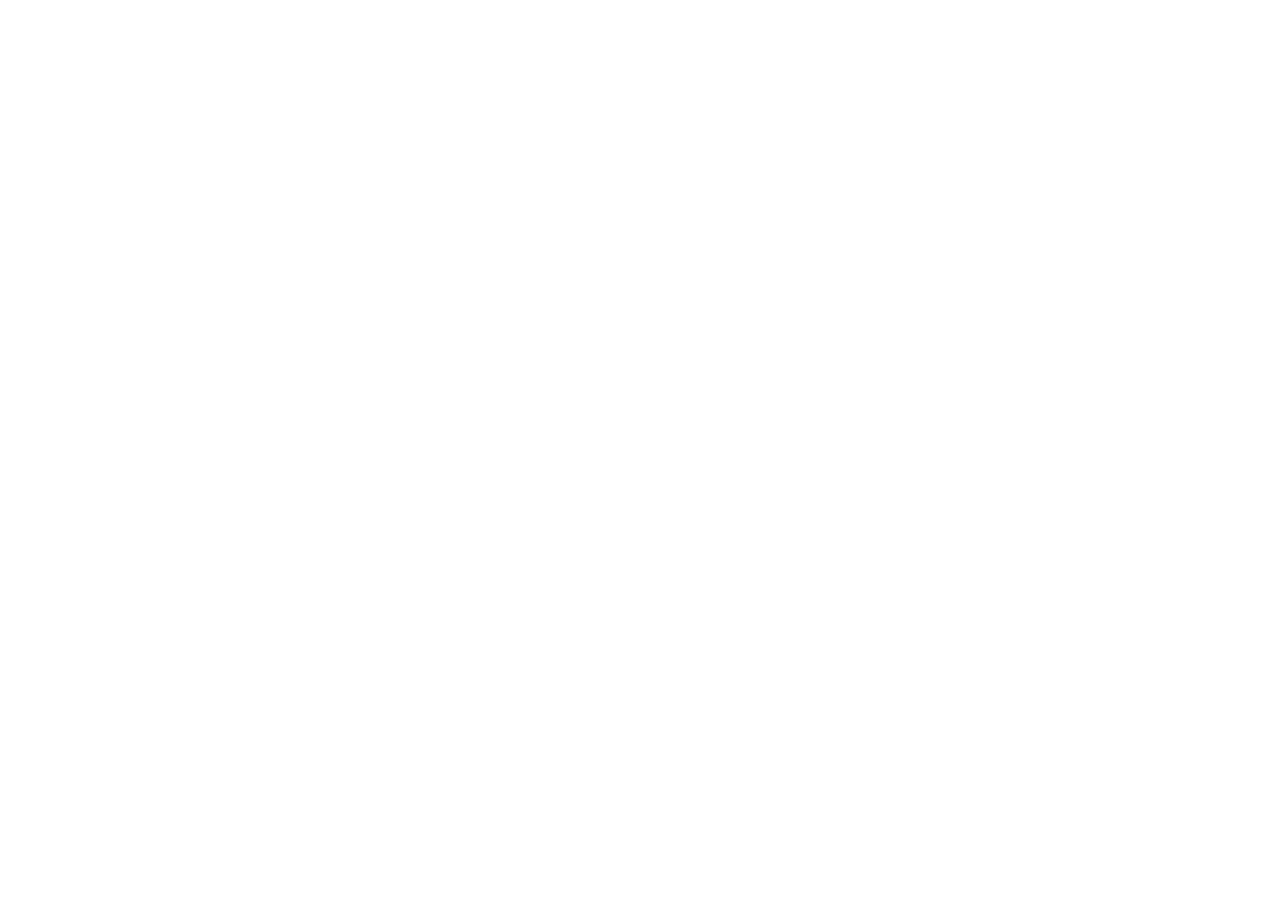
==== index.html @ 077a7a9f "Copied starter code and resources over" ====
<!DOCTYPE html>
<html lang="en">
<head>
    <meta charset="UTF-8">
    <meta name="viewport" content="width=device-width, initial-scale=1.0">
    <title>Foods</title>
    <link rel="stylesheet" href="style.css">
    <link rel="stylesheet" href="https://cdnjs.cloudflare.com/ajax/libs/font-awesome/5.15.1/css/all.min.css">
</head>
<body>

        <script src="script.js"></script>
</body>
</html>
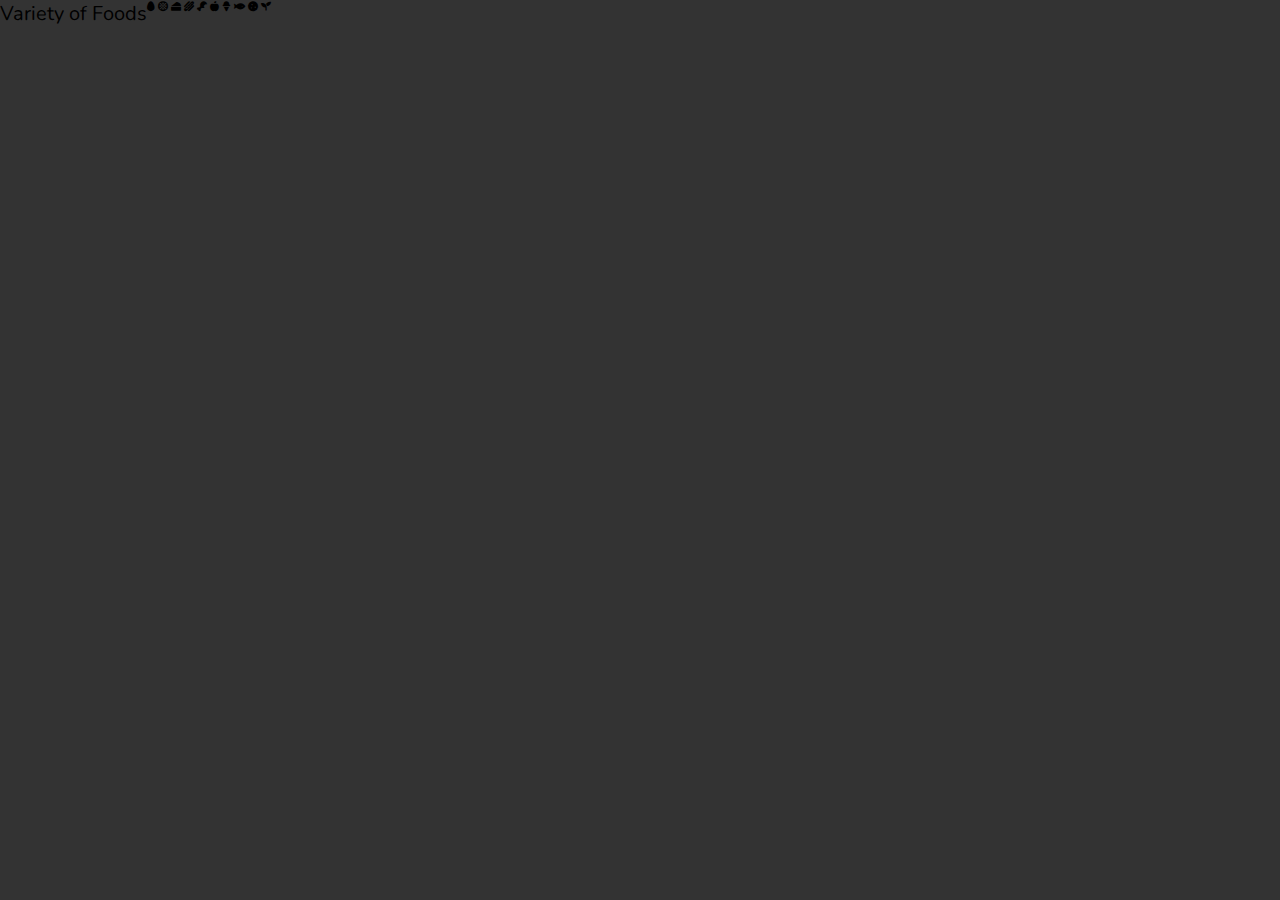
==== commit bd0bb998: "Add common styles to style.css" ====
--- a/index.html
+++ b/index.html
@@ -8,7 +8,25 @@
     <link rel="stylesheet" href="https://cdnjs.cloudflare.com/ajax/libs/font-awesome/5.15.1/css/all.min.css">
 </head>
 <body>
-
-        <script src="script.js"></script>
+    <div class="container">
+        <!-- Section 1 -->
+        <section class="section-1">
+            <h1 class="section-heading">Variety of Foods</h1>
+            <div class="section-1-icons">
+                <i class="fas fa-egg"></i>
+                <i class="fas fa-stroopwafel"></i>
+                <i class="fas fa-cheese"></i>
+                <i class="fas fa-hotdog"></i>
+                <i class="fas fa-drumstick-bite"></i>
+                <i class="fas fa-apple-alt"></i>
+                <i class="fas fa-ice-cream"></i>
+                <i class="fas fa-fish"></i>
+                <i class="fas fa-cookie"></i>
+                <i class="fas fa-seedling"></i>
+            </div>
+        </section>
+        <!-- End of section 1 -->
+    </div>
+    <script src="script.js"></script>
 </body>
 </html>--- a/style.css
+++ b/style.css
@@ -0,0 +1,26 @@
+@import url("https://fonts.googleapis.com/css2?family=Nunito:wght@200;300;400;500;600;700;800;900;1000&display=swap");
+
+/* Common styles */
+* {
+  margin: 0;
+  padding: 0;
+  box-sizing: border-box;
+  text-decoration: none;
+  outline: none;
+  font-family: "Nunito", sans-serif;
+  font-weight: 400;
+}
+
+html {
+    font-size: 62.5%; /* 1 rem = 10 pixels */
+}
+/* End of common styles */
+
+/* Section 1 */
+.section-1 {
+  width: 100%;
+  height: 100vh;
+  background-color: #333;
+  display: flex;
+}
+/* End of Section 1 */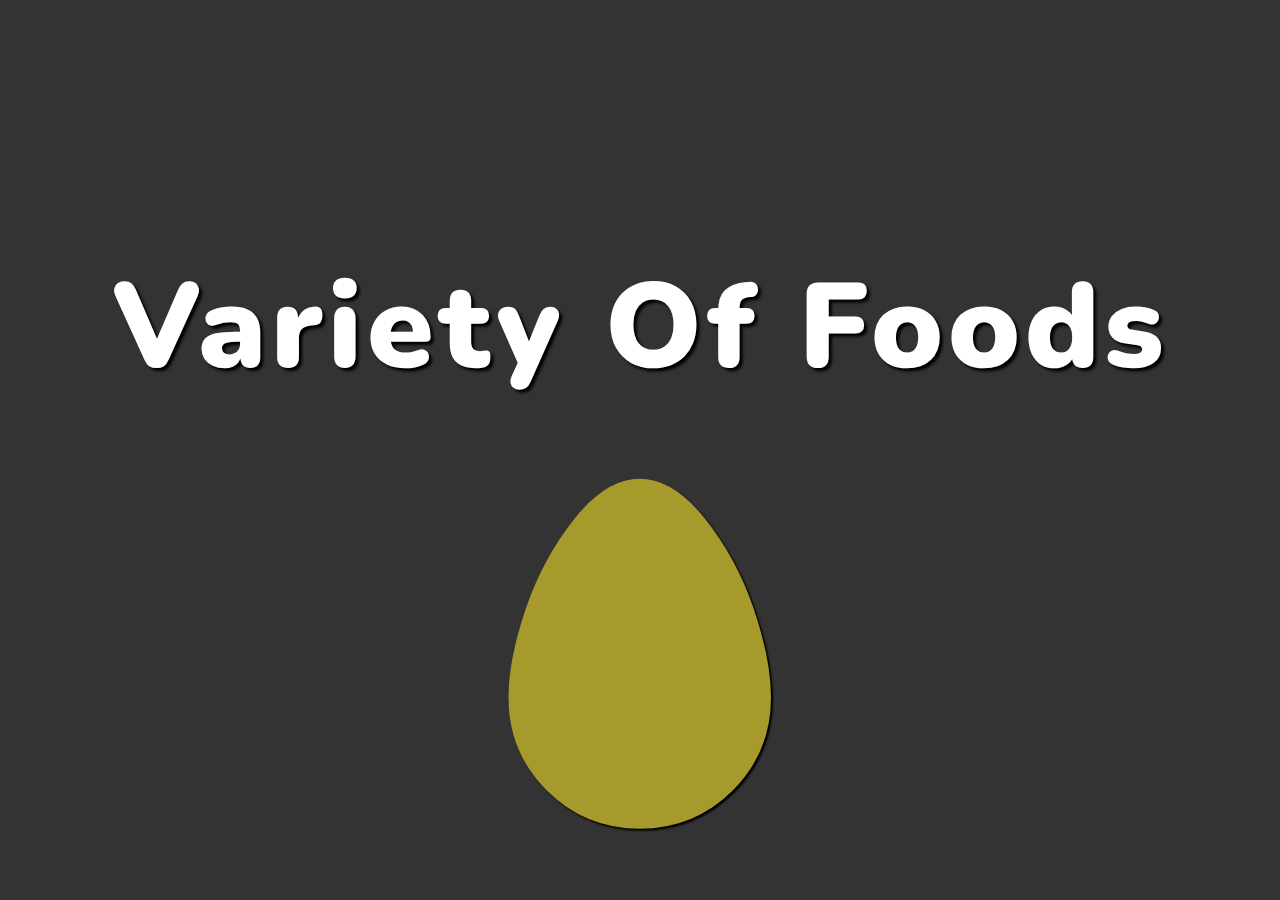
==== commit a4915e21: "Implemented section 1" ====
--- a/index.html
+++ b/index.html
@@ -13,7 +13,7 @@
         <section class="section-1">
             <h1 class="section-heading">Variety of Foods</h1>
             <div class="section-1-icons">
-                <i class="fas fa-egg"></i>
+                <i class="fas fa-egg change"></i>
                 <i class="fas fa-stroopwafel"></i>
                 <i class="fas fa-cheese"></i>
                 <i class="fas fa-hotdog"></i>
--- a/style.css
+++ b/style.css
@@ -12,7 +12,7 @@
 }
 
 html {
-    font-size: 62.5%; /* 1 rem = 10 pixels */
+  font-size: 62.5%; /* 1 rem = 10 pixels */
 }
 /* End of common styles */
 
@@ -22,5 +22,32 @@
   height: 100vh;
   background-color: #333;
   display: flex;
+  flex-direction: column;
+  align-items: center;
+  justify-content: space-evenly;
+}
+
+.section-heading {
+  font-size: 12rem;
+  font-weight: 900;
+  color: #fff;
+  text-align: center;
+  text-transform: capitalize;
+  letter-spacing: 0.5rem;
+  text-shadow: 0.3rem 0.3rem 0.3rem #000;
+}
+
+.section-1-icons i {
+  font-size: 35rem;
+  color: #a79a2d;
+  position: absolute;
+  transform: translate(-50%, -50%) scale(0);
+  text-shadow: 0.2rem 0.2rem 0.2rem #000;
+  transition: transform 0.3s;
+}
+
+.section-1-icons i.change {
+  transform: translate(-50%, -50%) scale(1);
+  transition: transform 0.3s 0.3s;
 }
 /* End of Section 1 */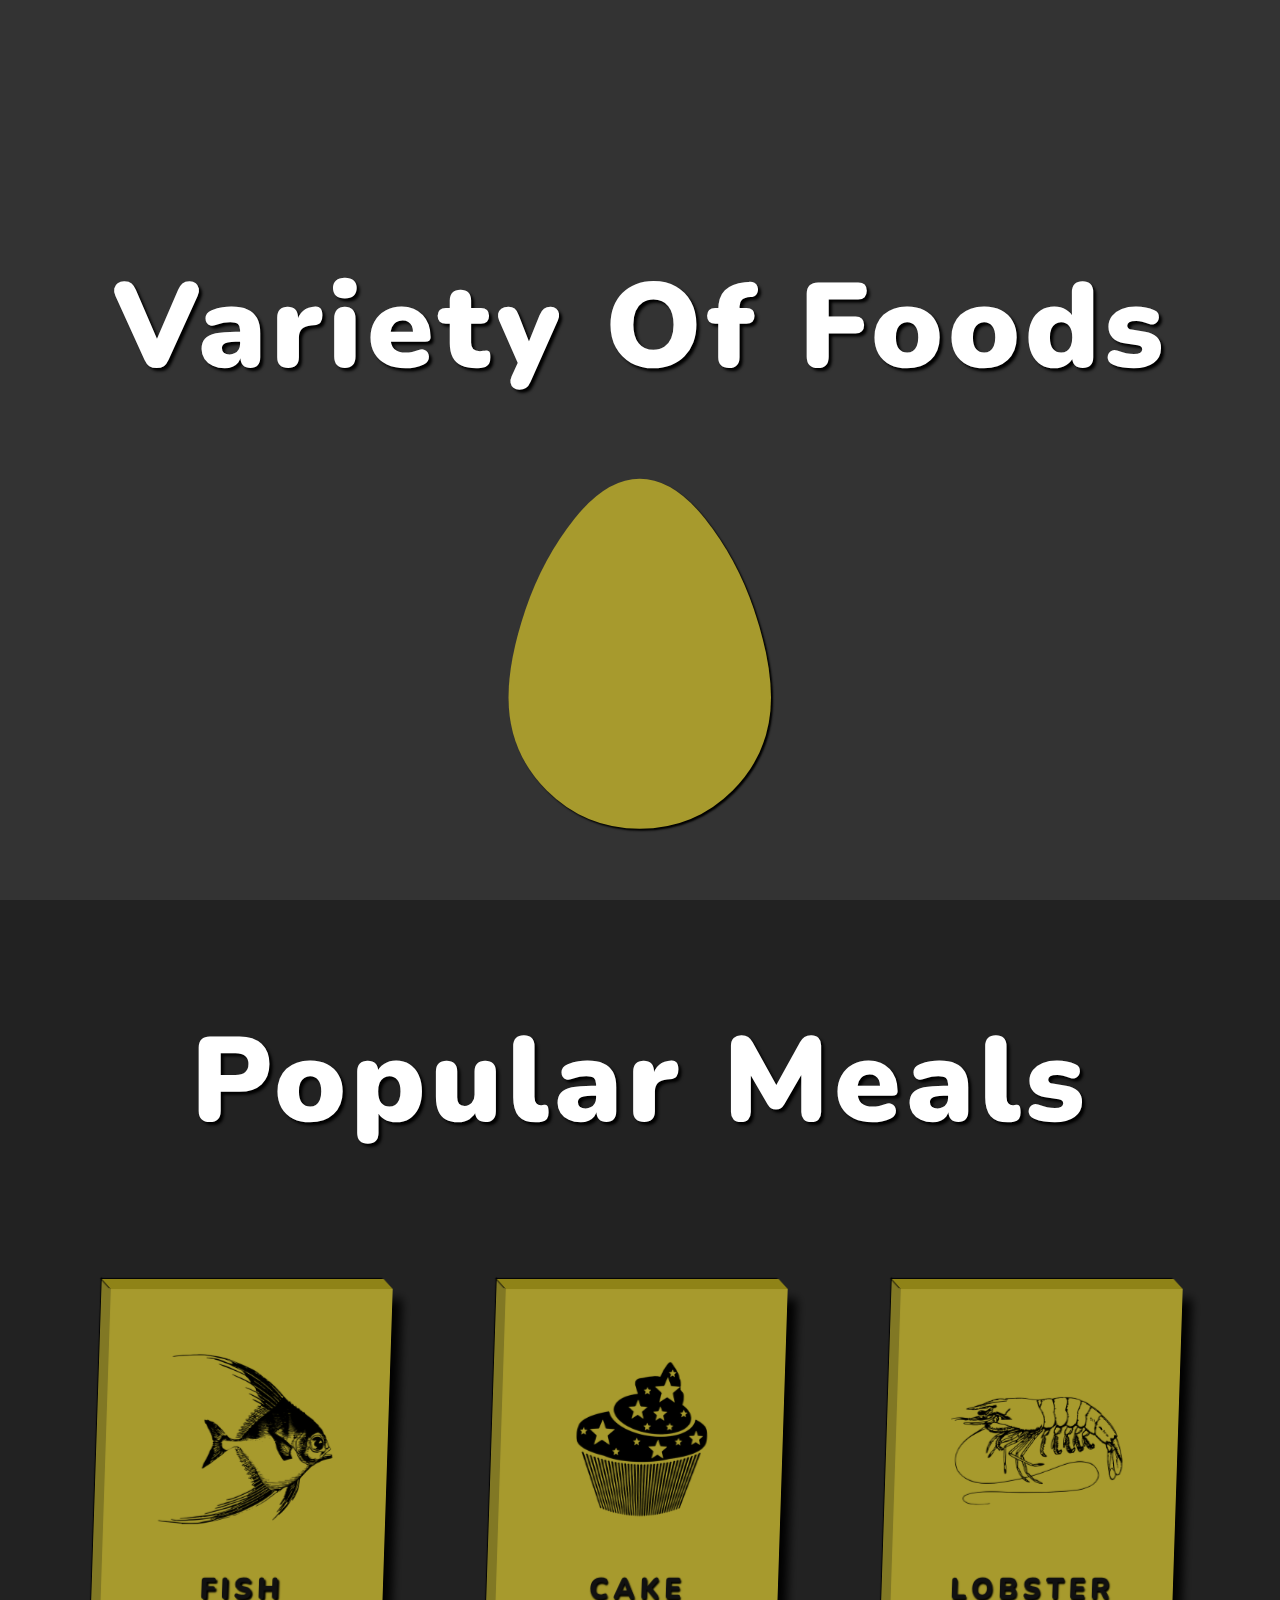
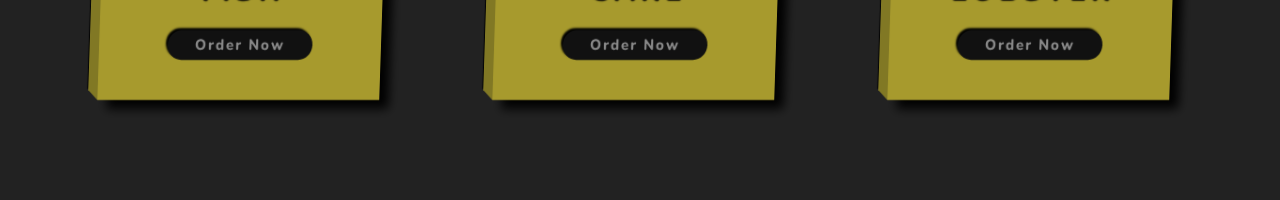
==== commit fd7fca33: "Implemented section 2" ====
--- a/index.html
+++ b/index.html
@@ -26,6 +26,29 @@
             </div>
         </section>
         <!-- End of section 1 -->
+
+        <!-- Section 2 -->
+        <section class="section-2">
+            <h1 class="section-heading">Popular Meals</h1>
+            <div class="cards-container">
+                <div class="card">
+                    <img src="images/card-img-1.png" class="card-img" alt="card image 1">
+                    <h3 class="card-name">Fish</h3>
+                    <button class="card-btn">Order now</button>
+                </div>
+                <div class="card">
+                    <img src="images/card-img-2.png" class="card-img" alt="card image 2">
+                    <h3 class="card-name">Cake</h3>
+                    <button class="card-btn">Order now</button>
+                </div>
+                <div class="card">
+                    <img src="images/card-img-3.png" class="card-img" alt="card image 3">
+                    <h3 class="card-name">Lobster</h3>
+                    <button class="card-btn">Order now</button>
+                </div>
+            </div>
+        </section>
+        <!-- End of section 2 -->
     </div>
     <script src="script.js"></script>
 </body>
--- a/style.css
+++ b/style.css
@@ -14,6 +14,16 @@
 html {
   font-size: 62.5%; /* 1 rem = 10 pixels */
 }
+
+.section-heading {
+  font-size: 12rem;
+  font-weight: 900;
+  color: #fff;
+  text-align: center;
+  text-transform: capitalize;
+  letter-spacing: 0.5rem;
+  text-shadow: 0.3rem 0.3rem 0.3rem #000;
+}
 /* End of common styles */
 
 /* Section 1 */
@@ -25,16 +35,6 @@
   flex-direction: column;
   align-items: center;
   justify-content: space-evenly;
-}
-
-.section-heading {
-  font-size: 12rem;
-  font-weight: 900;
-  color: #fff;
-  text-align: center;
-  text-transform: capitalize;
-  letter-spacing: 0.5rem;
-  text-shadow: 0.3rem 0.3rem 0.3rem #000;
 }
 
 .section-1-icons i {
@@ -50,4 +50,96 @@
   transform: translate(-50%, -50%) scale(1);
   transition: transform 0.3s 0.3s;
 }
-/* End of Section 1 */+/* End of Section 1 */
+
+/* Section 2 */
+.section-2 {
+  width: 100%;
+  height: 100vh;
+  background-color: #222;
+  display: flex;
+  flex-direction: column;
+  justify-content: space-between;
+  padding: 10rem 0;
+}
+
+.cards-container {
+  display: flex;
+  justify-content: space-evenly;
+}
+
+.card {
+  width: 30rem;
+  background-color: #a79a2d;
+  padding: 4rem;
+  display: flex;
+  flex-direction: column;
+  justify-content: space-between;
+  align-items: center;
+  box-shadow: 1rem 1rem 1rem #000;
+  position: relative;
+  transform: rotateY(20deg) skewX(-2deg);
+  transition: transform 0.5s, box-shadow 0.5s;
+}
+
+.card:hover {
+  transform: rotateY(20deg) skewX(-2deg) translateY(-3rem);
+  box-shadow: 2rem 2rem 2rem #000;
+}
+
+.card::before {
+  content: "";
+  height: 100%;
+  width: 1rem;
+  background-color: #817824;
+  position: absolute;
+  top: 0;
+  left: -1rem;
+  transform: skewY(45deg);
+  transform-origin: right;
+  box-shadow: -0.1rem -0.1rem 0.1rem #000;
+}
+
+.card::after {
+  content: "";
+  height: 1rem;
+  width: 100%;
+  background-color: #8f8317;
+  position: absolute;
+  top: -1rem;
+  left: 0;
+  transform: skewX(45deg);
+  transform-origin: bottom;
+  box-shadow: -0.1rem -0.1rem 0.1rem #000;
+}
+
+
+.card-img {
+  width: 100%;
+}
+
+.card-name {
+  font-size: 3rem;
+  font-weight: 900;
+  text-transform: uppercase;
+  letter-spacing: 0.5rem;
+  color: #111;
+  margin: 2rem 0;
+  text-shadow: 0.15rem 0.15rem 0.15rem #000;
+}
+
+.card-btn {
+  width: 70%;
+  background-color: #111;
+  color: #888;
+  border-radius: 5rem;
+  font-size: 1.5rem;
+  font-weight: 800;
+  letter-spacing: 0.2rem;
+  text-transform: capitalize;
+  border: none;
+  padding: 0.5rem 0;
+  cursor: pointer;
+  box-shadow: -0.2rem -0.2rem 0.2rem #000;
+}
+/* End of section 2 */
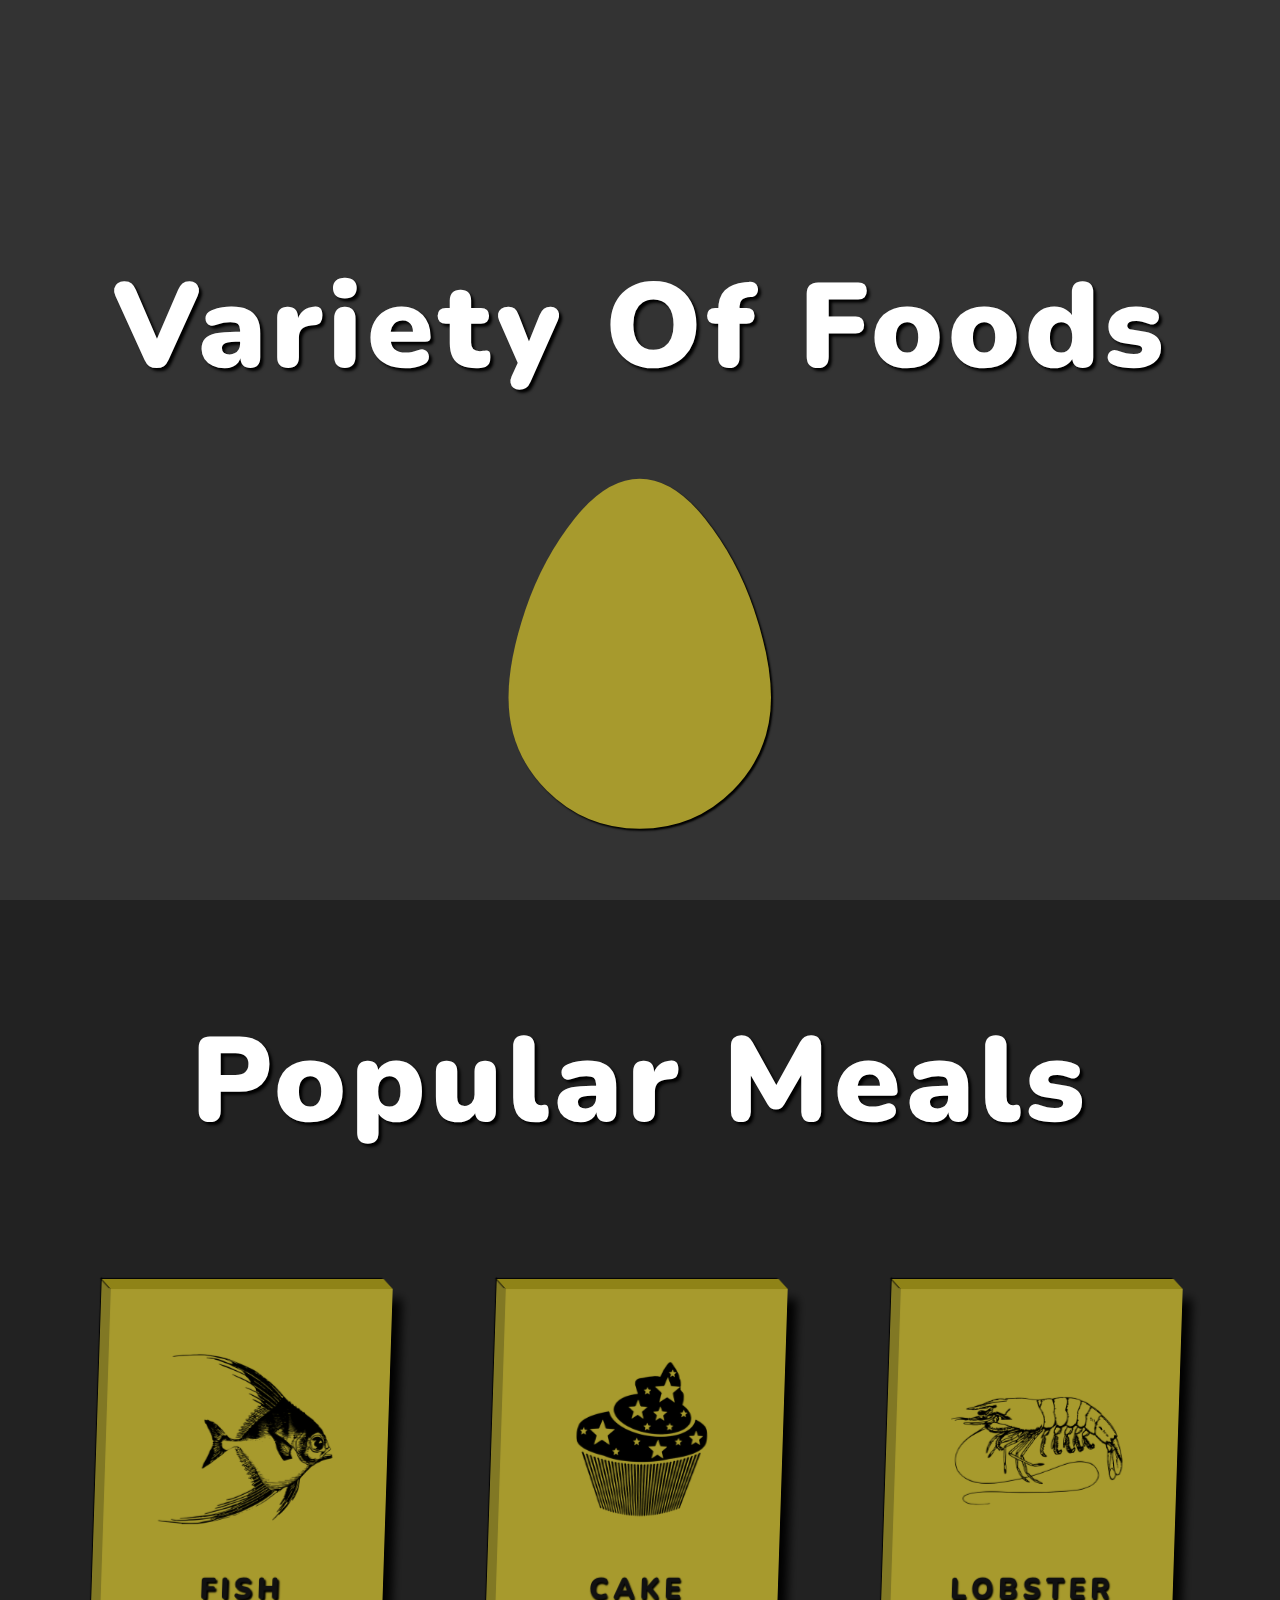
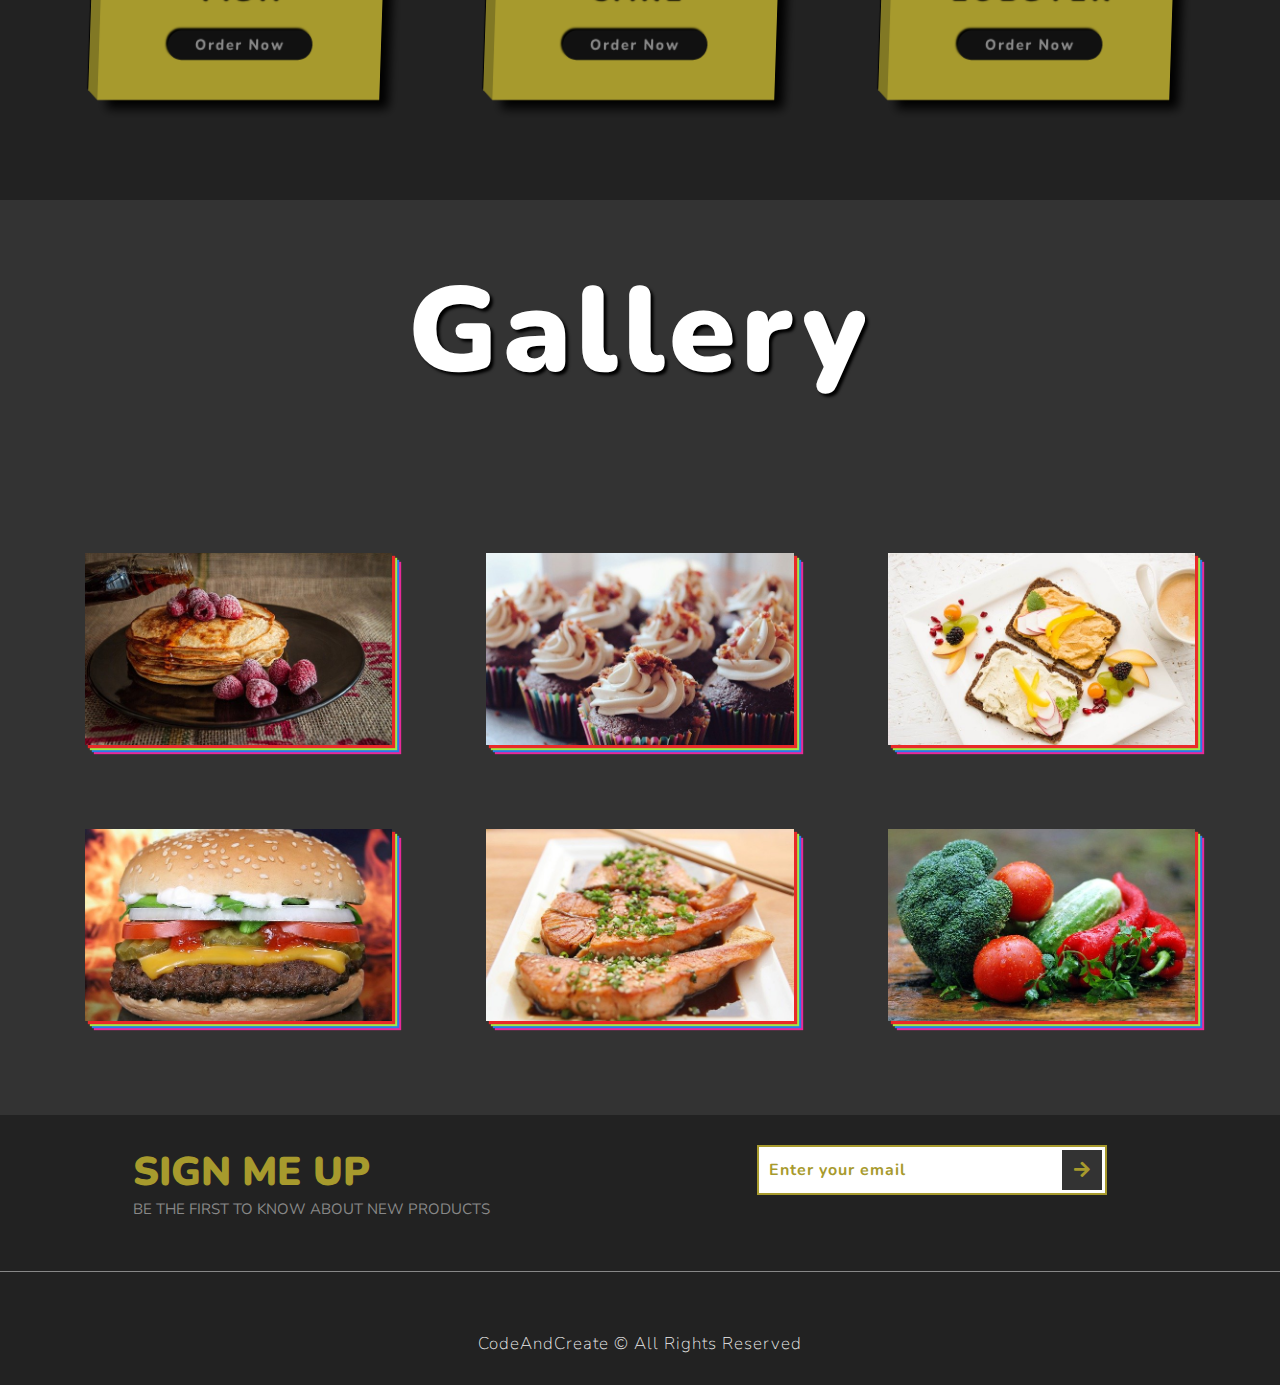
==== commit cbaae012: "Implemented section 4 (footer)" ====
--- a/index.html
+++ b/index.html
@@ -1,5 +1,6 @@
 <!DOCTYPE html>
 <html lang="en">
+
 <head>
     <meta charset="UTF-8">
     <meta name="viewport" content="width=device-width, initial-scale=1.0">
@@ -7,7 +8,15 @@
     <link rel="stylesheet" href="style.css">
     <link rel="stylesheet" href="https://cdnjs.cloudflare.com/ajax/libs/font-awesome/5.15.1/css/all.min.css">
 </head>
+
 <body>
+
+    <!-- Navbar -->
+    <nav class="navbar">
+        
+    </nav>
+    <!-- End of navbar -->
+
     <div class="container">
         <!-- Section 1 -->
         <section class="section-1">
@@ -32,24 +41,101 @@
             <h1 class="section-heading">Popular Meals</h1>
             <div class="cards-container">
                 <div class="card">
-                    <img src="images/card-img-1.png" class="card-img" alt="card image 1">
+                    <img src="images/card-img-1.png" class="card-img" alt="Fish">
                     <h3 class="card-name">Fish</h3>
                     <button class="card-btn">Order now</button>
                 </div>
                 <div class="card">
-                    <img src="images/card-img-2.png" class="card-img" alt="card image 2">
+                    <img src="images/card-img-2.png" class="card-img" alt="Cake">
                     <h3 class="card-name">Cake</h3>
                     <button class="card-btn">Order now</button>
                 </div>
                 <div class="card">
-                    <img src="images/card-img-3.png" class="card-img" alt="card image 3">
+                    <img src="images/card-img-3.png" class="card-img" alt="Lobster">
                     <h3 class="card-name">Lobster</h3>
                     <button class="card-btn">Order now</button>
                 </div>
             </div>
         </section>
         <!-- End of section 2 -->
+
+        <!-- Section 3 -->
+        <section class="section-3">
+            <h1 class="section-heading">Gallery</h1>
+            <div class="gallery">
+                <a href="#" class="gallery-link" title="Order Now">
+                    <img src="images/gallery-img-1.jpg" class="food-img" alt="Pancakes">
+                    <h3 class="food-name">Pancakes</h3>
+                    <p class="food-description">
+                        Lorem ipsum dolor sit amet, consectetur adipiscing elit, sed do eiusmod
+                        tempor incididunt ut labore et dolore magna aliqua.
+                    </p>
+                </a>
+                <a href="#" class="gallery-link" title="Order Now">
+                    <img src="images/gallery-img-2.jpg" class="food-img" alt="Cupcakes">
+                    <h3 class="food-name">Cupcakes</h3>
+                    <p class="food-description">
+                        Lorem ipsum dolor sit amet, consectetur adipiscing elit, sed do eiusmod
+                        tempor incididunt ut labore et dolore magna aliqua.
+                    </p>
+                </a>
+                <a href="#" class="gallery-link" title="Order Now">
+                    <img src="images/gallery-img-3.jpg" class="food-img" alt="Hummus">
+                    <h3 class="food-name">Hummus</h3>
+                    <p class="food-description">
+                        Lorem ipsum dolor sit amet, consectetur adipiscing elit, sed do eiusmod
+                        tempor incididunt ut labore et dolore magna aliqua.
+                    </p>
+                </a>
+                <a href="#" class="gallery-link" title="Order Now">
+                    <img src="images/gallery-img-4.jpg" class="food-img" alt="Hamburger">
+                    <h3 class="food-name">Hamburger</h3>
+                    <p class="food-description">
+                        Lorem ipsum dolor sit amet, consectetur adipiscing elit, sed do eiusmod
+                        tempor incididunt ut labore et dolore magna aliqua.
+                    </p>
+                </a>
+                <a href="#" class="gallery-link" title="Order Now">
+                    <img src="images/gallery-img-5.jpg" class="food-img" alt="Salmon">
+                    <h3 class="food-name">Salmon</h3>
+                    <p class="food-description">
+                        Lorem ipsum dolor sit amet, consectetur adipiscing elit, sed do eiusmod
+                        tempor incididunt ut labore et dolore magna aliqua.
+                    </p>
+                </a>
+                <a href="#" class="gallery-link" title="Order Now">
+                    <img src="images/gallery-img-6.jpg" class="food-img" alt="Vegetables">
+                    <h3 class="food-name">Vegetables</h3>
+                    <p class="food-description">
+                        Lorem ipsum dolor sit amet, consectetur adipiscing elit, sed do eiusmod
+                        tempor incididunt ut labore et dolore magna aliqua.
+                    </p>
+                </a>
+            </div>
+        </section>
+        <!-- End of section 3 -->
+
+        <!-- Section 4 -->
+        <section class="section-4">
+            <div class="section-4-text">
+                <h2 class="section-4-heading">Sign me up</h2>
+                <p class="section-4-paragraph">
+                    Be the first to know about new products
+                </p>
+            </div>
+            <form class="signup-form">
+                <input type="email" class="signup-form-input" placeholder="Enter your email">
+                <button type="submit" class="signup-form-btn">
+                    <i class="fas fa-arrow-right"></i>
+                </button>
+            </form>
+            <p class="copyright">
+                CodeAndCreate &copy; All Rights Reserved
+            </p>
+        </section>
+        <!-- End of section 4 -->
     </div>
     <script src="script.js"></script>
 </body>
+
 </html>--- a/style.css
+++ b/style.css
@@ -112,7 +112,6 @@
   transform-origin: bottom;
   box-shadow: -0.1rem -0.1rem 0.1rem #000;
 }
-
 
 .card-img {
   width: 100%;
@@ -143,3 +142,184 @@
   box-shadow: -0.2rem -0.2rem 0.2rem #000;
 }
 /* End of section 2 */
+
+/* Section 3 */
+.section-3 {
+  background-color: #333;
+  padding: 5rem 0;
+}
+
+.gallery {
+  display: flex;
+  flex-wrap: wrap;
+  align-items: center;
+  justify-content: space-evenly;
+  margin-top: 10rem;
+}
+
+.gallery-link {
+  position: relative;
+  margin: 4rem 1rem;
+}
+
+.gallery-link::before {
+  content: "";
+  position: absolute;
+  top: 2vw;
+  left: 80%;
+  width: 0.2rem;
+  height: 0;
+  background-color: #fff;
+  transition: height 0.5s;
+  z-index: 10;
+}
+
+.gallery-link:hover::before {
+  height: 80%;
+}
+
+.gallery-link::after {
+  content: "";
+  position: absolute;
+  top: 30%;
+  left: 2rem;
+  width: 0;
+  height: 0.2rem;
+  background-color: #fff;
+  transition: width 0.5s;
+}
+
+.gallery-link:hover::after {
+  width: 90%;
+}
+
+.food-img {
+  width: 24vw;
+  height: 15vw;
+  object-fit: cover;
+  box-shadow: 0.3rem 0.3rem 0.1rem #e92929, 0.5rem 0.5rem 0.1rem #a2e946,
+    0.7rem 0.7rem 0.1rem #297ce9, 0.9rem 0.9rem 0.1rem #e92999;
+  transition: all 0.5s;
+}
+
+.gallery-link:hover .food-img {
+  box-shadow: 1rem 1rem 0.1rem #e92929, 2rem 2rem 0.1rem #a2e946,
+    3rem 3rem 0.1rem #297ce9, 4rem 4rem 0.1rem #e92999;
+  filter: blur(0.5rem);
+  opacity: 0.5;
+  transform: scale(1.1);
+}
+
+.food-name {
+  position: absolute;
+  top: 3rem;
+  left: 3rem;
+  font-size: 2rem;
+  font-weight: 700;
+  text-transform: uppercase;
+  letter-spacing: 0.1rem;
+  color: #fff;
+  width: 0;
+  overflow: hidden;
+  transition: width 0.3s;
+}
+
+.gallery-link:hover .food-name {
+  width: 100%;
+  transition: width 1.5s 0.5s;
+}
+
+.food-description {
+  position: absolute;
+  bottom: 3vw;
+  left: 2rem;
+  width: 70%;
+  font-size: 1.5rem;
+  font-weight: 300;
+  letter-spacing: 0.1rem;
+  text-transform: uppercase;
+  color: #fff;
+  opacity: 0;
+  visibility: hidden;
+  transition: opacity 0.3s;
+}
+
+.gallery-link:hover .food-description {
+  opacity: 1;
+  visibility: visible;
+  transition: opacity 1s 1s;
+}
+/* End of section 3 */
+
+/* Section 4 */
+.section-4 {
+  width: 100%;
+  height: 30vh;
+  background-color: #222;
+  display: flex;
+  justify-content: space-around;
+  align-items: flex-start;
+  padding: 3rem 0;
+  position: relative;
+}
+
+.section-4-text {
+  text-transform: uppercase;
+}
+
+.section-4-heading {
+  font-size: 4rem;
+  font-weight: 900;
+  color: #a79a2d;
+}
+
+.section-4-paragraph {
+  font-size: 1.5rem;
+  color: #888;
+}
+
+.signup-form {
+  display: flex;
+  align-items: center;
+}
+
+.signup-form-input {
+  width: 35rem;
+  height: 5rem;
+  padding: 1rem;
+  border: 0.2rem solid #a79a2d;
+  font-size: 1.6rem;
+  font-weight: 700;
+  letter-spacing: 0.1rem;
+  color: #a79a2d;
+}
+
+.signup-form-input::placeholder {
+  color: #a79a2d;
+}
+
+.signup-form-btn {
+  position: relative;
+  left: -4.5rem;
+  width: 4rem;
+  height: 4rem;
+  background-color: #333;
+  color: #a79a2d;
+  border: none;
+  font-size: 1.8rem;
+  cursor: pointer;
+}
+
+.copyright {
+  position: absolute;
+  bottom: 3rem;
+  font-size: 1.7rem;
+  font-weight: 200;
+  color: #eee;
+  letter-spacing: 0.1rem;
+  border-top: 0.1rem solid #888;
+  padding-top: 6rem;
+  width: 100%;
+  text-align: center;
+}
+/* End of Section 4 */
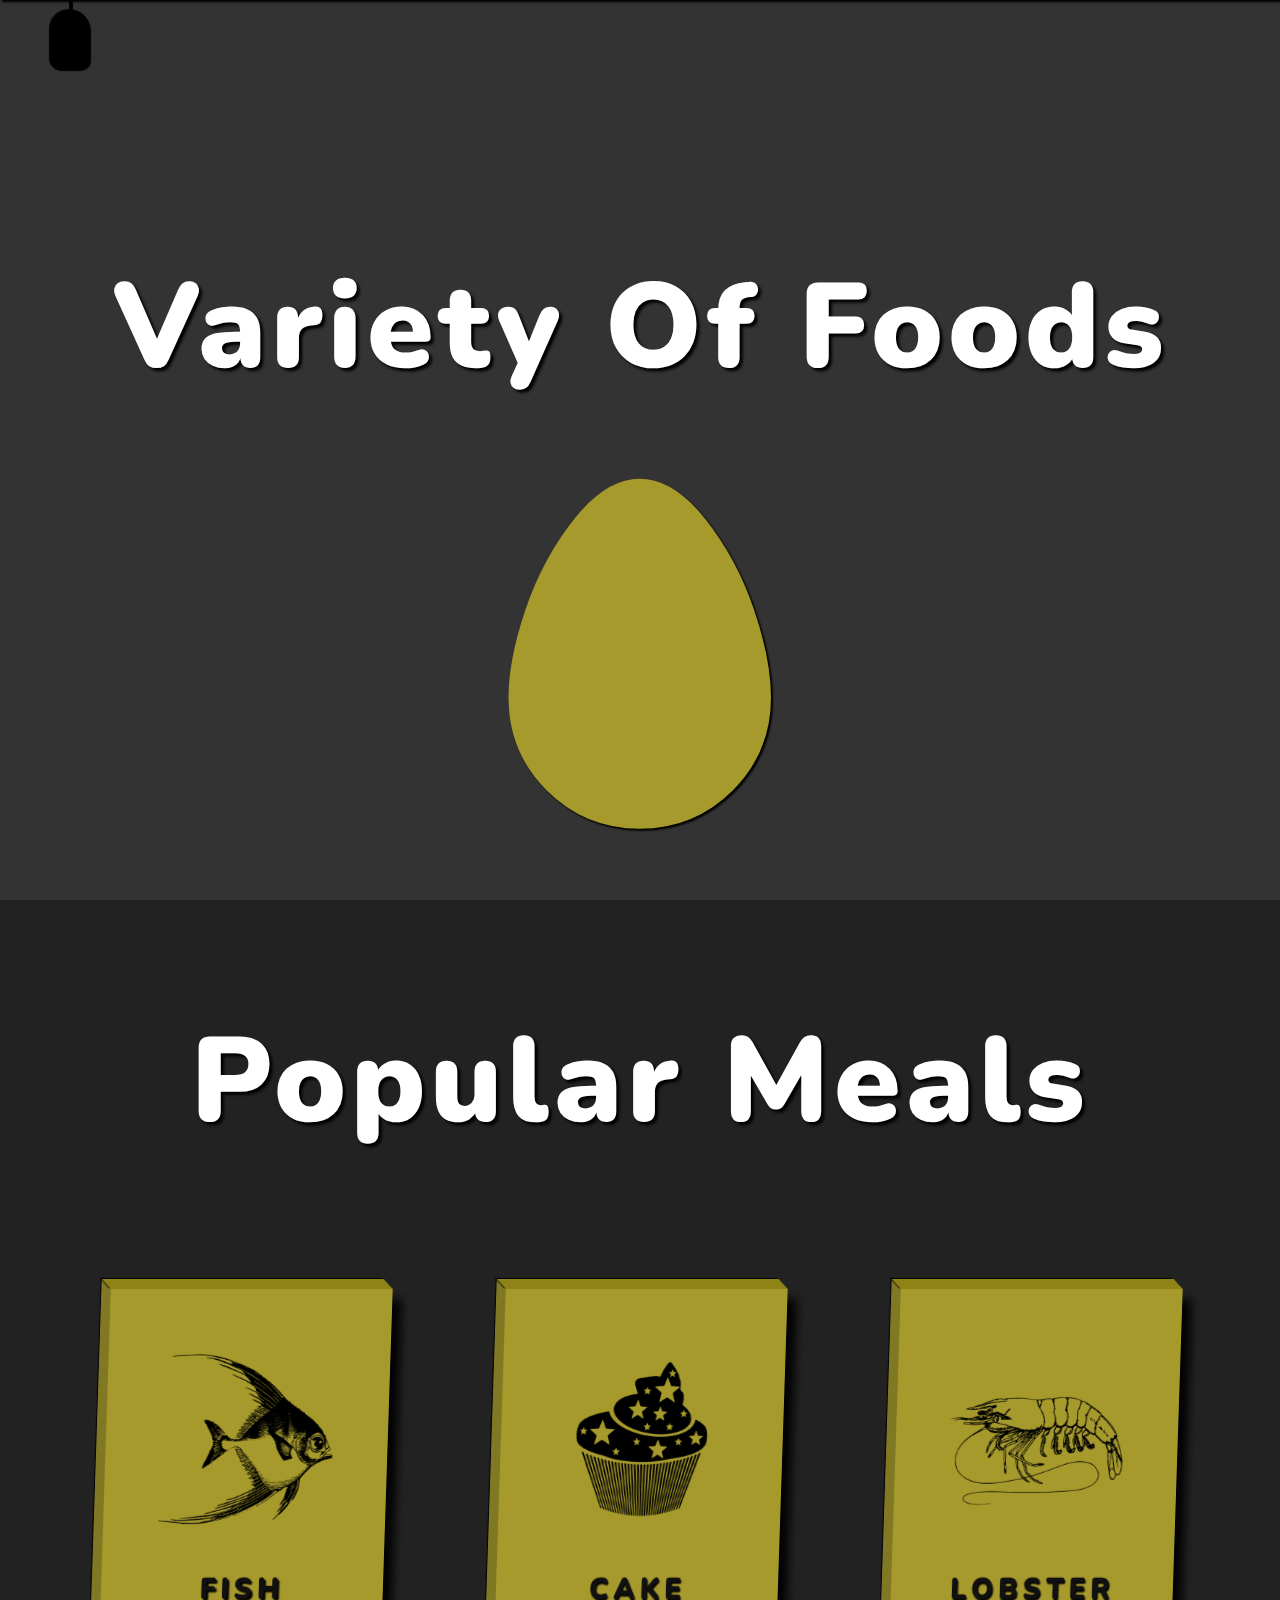
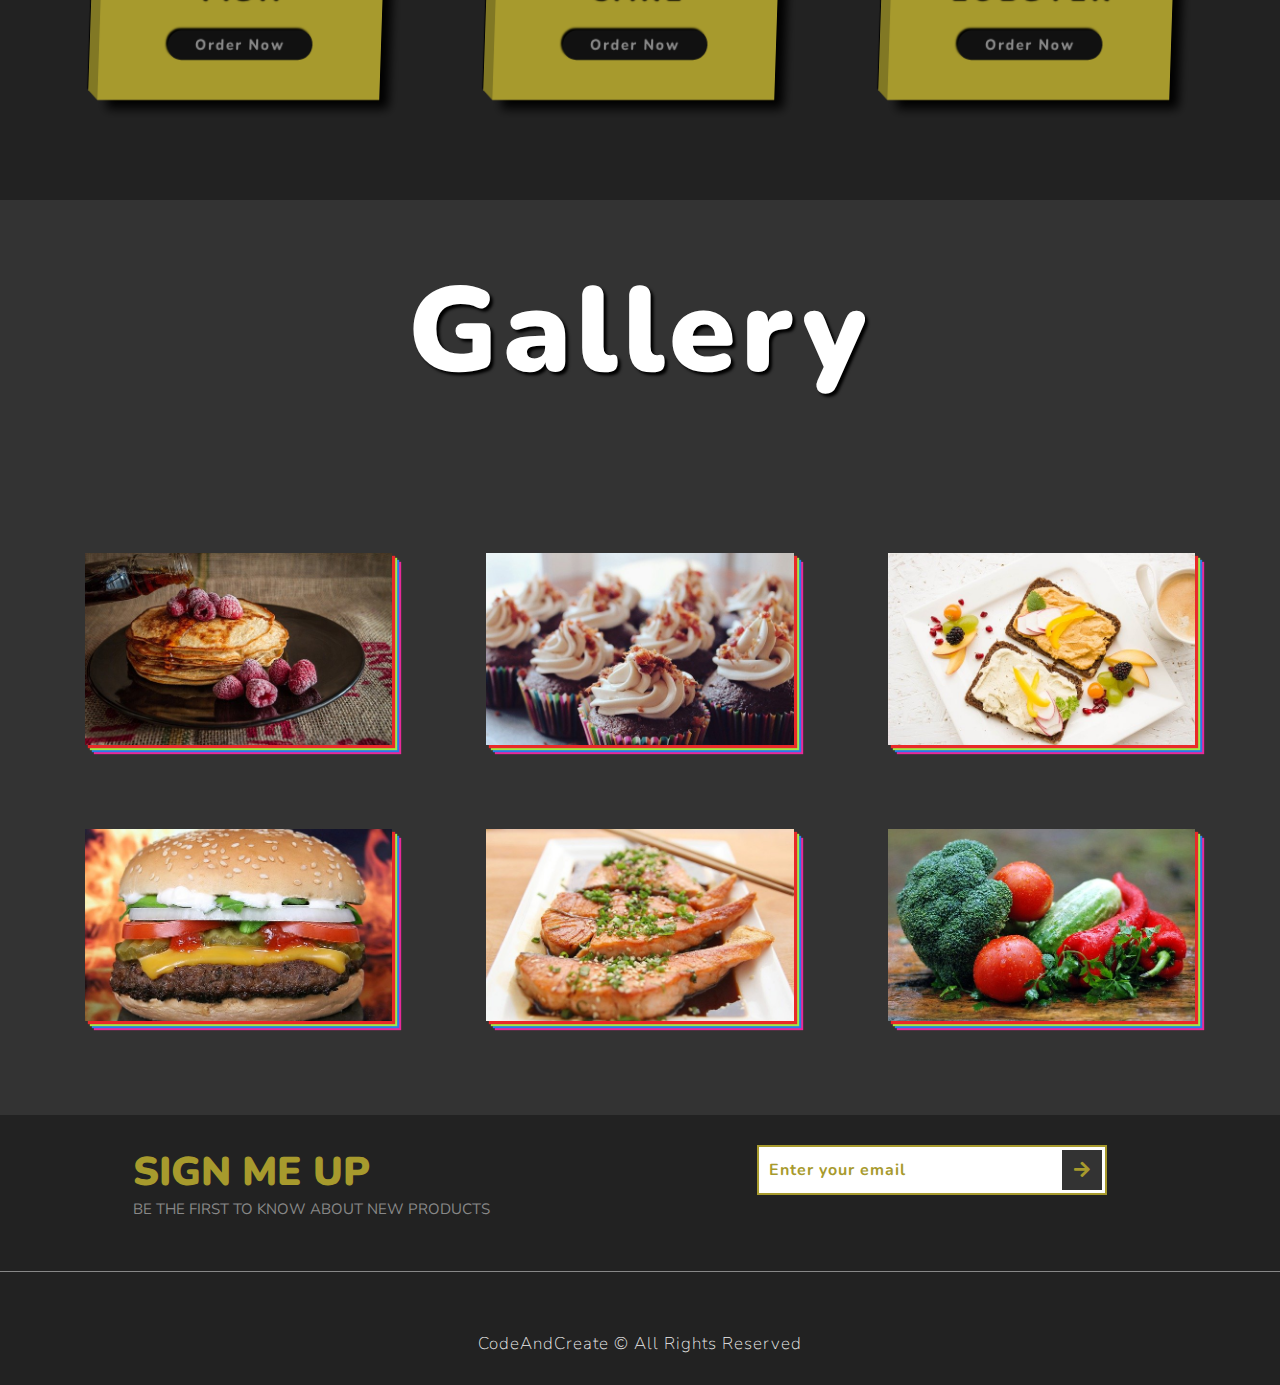
==== commit 3c61cc2f: "Implemented Navbar" ====
--- a/index.html
+++ b/index.html
@@ -12,9 +12,29 @@
 <body>
 
     <!-- Navbar -->
-    <nav class="navbar">
-        
+    <nav class="navbar target">
+        <a href="#" class="navbar-link">
+            <i class="fas fa-home"></i>
+            <span>Home</span>
+        </a>
+        <a href="#" class="navbar-link">
+            <i class="fas fa-utensils"></i>
+            <span>Meals</span>
+        </a>
+        <a href="#" class="navbar-link">
+            <i class="fas fa-hamburger"></i>
+            <span>Burger</span>
+        </a>
+        <a href="#" class="navbar-link">
+            <i class="fas fa-pizza-slice"></i>
+            <span>Pizza</span>
+        </a>
+        <a href="#" class="navbar-link">
+            <i class="fas fa-blender-phone"></i>
+            <span>Contact</span>
+        </a>
     </nav>
+    <div class="menu target"></div>
     <!-- End of navbar -->
 
     <div class="container">
--- a/style.css
+++ b/style.css
@@ -25,6 +25,106 @@
   text-shadow: 0.3rem 0.3rem 0.3rem #000;
 }
 /* End of common styles */
+
+/* Navbar */
+.navbar {
+  width: 100%;
+  height: 14rem;
+  background-color: #000;
+  position: fixed;
+  top: -14rem;
+  z-index: 100;
+  display: flex;
+  justify-content: center;
+  align-items: center;
+  box-shadow: 0.2rem 0.2rem 0.2rem #000;
+  transition: top 0.4s;
+}
+
+.navbar.change {
+  top: 0;
+  transition: top 0.4s 0.2s;
+}
+
+.navbar-link {
+  color: #aaa;
+  margin: 0 4rem;
+  display: flex;
+  flex-direction: column;
+  justify-content: center;
+  align-items: center;
+  opacity: 0;
+  transition: color 0.3s, opacity 0.2s;
+}
+
+.change .navbar-link {
+  opacity: 1;
+}
+
+.change .navbar-link:nth-child(1) {
+  transition: opacity 0.4s 0.5s, color 0.3s;
+}
+
+.change .navbar-link:nth-child(2) {
+  transition: opacity 0.4s 0.6s, color 0.3s;
+}
+
+.change .navbar-link:nth-child(3) {
+  transition: opacity 0.4s 0.7s, color 0.3s;
+}
+
+.change .navbar-link:nth-child(4) {
+  transition: opacity 0.4s 0.8s, color 0.3s;
+}
+
+.change .navbar-link:nth-child(5) {
+  transition: opacity 0.4s 0.9s, color 0.3s;
+}
+
+.navbar-link:hover {
+  color: #fff;
+}
+
+.navbar-link i {
+  font-size: 7rem;
+}
+
+.navbar-link span {
+  font-size: 2.5rem;
+  font-weight: 900;
+  letter-spacing: 0.5rem;
+  margin-top: 0.5rem;
+}
+
+.menu {
+  width: 4rem;
+  height: 6rem;
+  background-color: #000;
+  position: fixed;
+  top: 1rem;
+  left: 5rem;
+  border-radius: 30rem 30rem 15rem 15rem;
+  box-shadow: 0.1rem 0.1rem 0.1rem #000, -0.1rem -0.1rem 0.1rem #000;
+  cursor: pointer;
+  transition: top 0.4s 0.2s;
+}
+
+.menu.change {
+  top: 15rem;
+  transition: top 0.4s;
+}
+
+.menu::before {
+  content: "";
+  width: 0.3rem;
+  height: 15rem;
+  background-color: #000;
+  position: absolute;
+  top: -15rem;
+  left: calc(50% - 0.15rem);
+  box-shadow: 0.1rem 0 0.1rem #000;
+}
+/* End of navbar */
 
 /* Section 1 */
 .section-1 {
